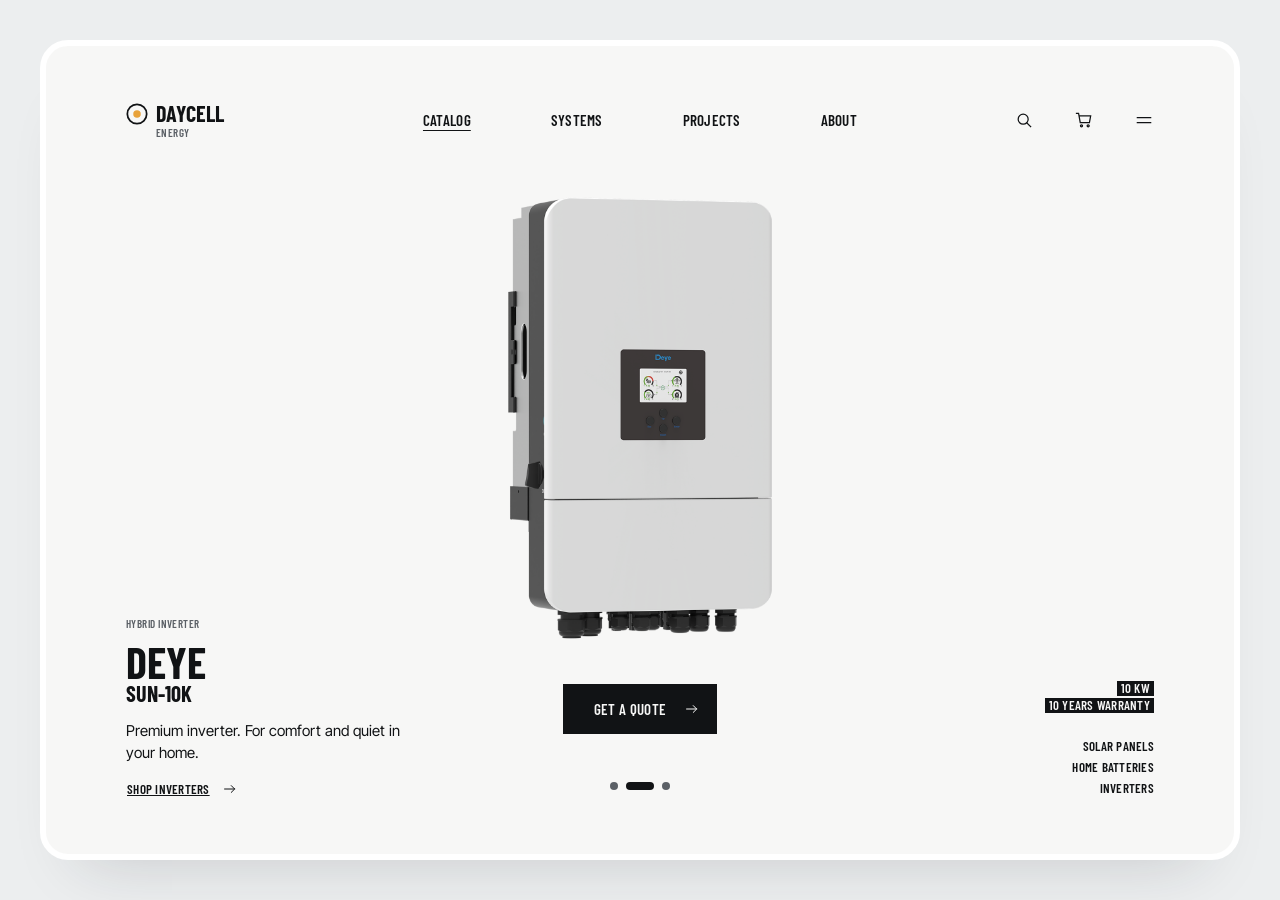
==== prototype/index.html @ f9620cd1 "DAYCELL home screen prototype Product carousel (LONGi / Deye / Felicity), flow CTA, pill pager, bran" ====
<!doctype html>
<html lang="en">
<head>
<meta charset="utf-8">
<meta name="viewport" content="width=device-width, initial-scale=1">
<title>DAYCELL — Deye SUN-10K</title>
<link rel="icon" href="../design-system/DAYCELL/assets/Logos/daycell-mark-small.svg" type="image/svg+xml">
<link rel="stylesheet" href="../design-system/DAYCELL/tokens.css">
<link rel="stylesheet" href="../design-system/DAYCELL/components/bundle.css">
<link rel="stylesheet" href="styles.css">
<link rel="prefetch" href="assets/deye/deye-sun10k-front.png">
<link rel="prefetch" href="assets/deye/deye-sun10k-side.png">
</head>
<body>
<main class="dm-stage stage">
  <div class="dm-frame home">

    <nav class="dm-nav home-nav" aria-label="Main">
      <div class="dm-nav-l">
        <a class="dm-logo home-logo" href="#" aria-label="DAYCELL Energy home">
          <svg viewBox="0 0 100 100" aria-hidden="true"><circle cx="50" cy="50" r="44" fill="none" stroke="currentColor" stroke-width="8"/><circle cx="50" cy="50" r="17" fill="var(--energy)"/></svg>
          <span class="home-logo-words">DAYCELL<span class="home-logo-sub">Energy</span></span>
        </a>
      </div>
      <div class="dm-nav-c home-links">
        <a href="#" aria-current="page">Catalog</a>
        <a href="#">Systems</a>
        <a href="#">Projects</a>
        <a href="#">About</a>
      </div>
      <div class="dm-nav-r">
        <button class="dm-icon" type="button" aria-label="Search">
          <svg viewBox="0 0 24 24" fill="none" stroke="currentColor" stroke-width="1.5" stroke-linecap="square" aria-hidden="true"><circle cx="11" cy="11" r="6"/><path d="M15.5 15.5 20 20"/></svg>
        </button>
        <button class="dm-icon" type="button" aria-label="Cart">
          <svg viewBox="0 0 24 24" fill="none" stroke="currentColor" stroke-width="1.5" stroke-linecap="square" aria-hidden="true"><path d="M3 4h2.5l2 11h11l1.5-8H7"/><circle cx="9" cy="19" r="1.25"/><circle cx="17" cy="19" r="1.25"/></svg>
        </button>
        <button class="dm-icon" type="button" aria-label="Menu">
          <svg viewBox="0 0 24 24" fill="none" stroke="currentColor" stroke-width="1.5" stroke-linecap="square" aria-hidden="true"><path d="M4 9h16M4 15h16"/></svg>
        </button>
      </div>
    </nav>

    <figure class="home-visual">
      <!-- Все товары на квадратном холсте 1600px, высота товара 1400 — одинаковый масштаб и ось для анимаций -->
      <img class="home-object" data-f="image" src="assets/deye/deye-sun10k-34.png" width="1600" height="1600"
           alt="Deye SUN-10K hybrid inverter">
    </figure>

    <div class="home-bottom">
      <!-- Слайд 2 (Deye) — в разметке, чтобы экран работал без JS; остальные слайды в app.js -->
      <div class="home-hero" aria-live="polite">
        <div class="dm-hero">
          <div class="dm-hero-i home-category" data-f="category">Hybrid inverter</div>
          <h1 class="dm-hero-t"><span data-f="brand">Deye</span><small data-f="model">SUN-10K</small></h1>
        </div>
        <p class="body home-lead" data-f="lead">Premium inverter. For comfort and quiet in your home.</p>
        <a class="dm-btn dm-btn-link" data-f="shop" href="#catalog?category=inverters">
          <span data-f="shopText">Shop inverters</span>
          <svg viewBox="0 0 24 24" fill="none" stroke="currentColor" stroke-width="1.5" stroke-linecap="square" aria-hidden="true"><path d="M4 12h15M14 7l5 5-5 5"/></svg>
        </a>
      </div>

      <div class="home-center">
        <!-- Flow-эффект (порт 21st.dev/flow-button на CSS): стрелки меняются, круг заливает кнопку из центра -->
        <a class="dm-btn dm-btn-primary home-cta flow" href="#quote">
          <svg class="flow-arr flow-arr-in" viewBox="0 0 24 24" fill="none" stroke="currentColor" stroke-width="1.5" stroke-linecap="square" aria-hidden="true"><path d="M4 12h15M14 7l5 5-5 5"/></svg>
          <span class="flow-text">Get a quote</span>
          <span class="flow-circle" aria-hidden="true"></span>
          <svg class="flow-arr flow-arr-out" viewBox="0 0 24 24" fill="none" stroke="currentColor" stroke-width="1.5" stroke-linecap="square" aria-hidden="true"><path d="M4 12h15M14 7l5 5-5 5"/></svg>
        </a>
        <div class="dm-pager home-pager" role="group" aria-label="Featured products">
          <button class="dm-dot" type="button" data-slide="0" aria-label="LONGi Hi-MO X10 Explorer"></button>
          <button class="dm-dot" type="button" data-slide="1" aria-label="Deye SUN-10K" aria-current="true"></button>
          <button class="dm-dot" type="button" data-slide="2" aria-label="Felicity FLB48230WG1-H"></button>
        </div>
      </div>

      <div class="home-tags">
        <div class="dm-stack" data-f="specs">
          <span class="dm-tag">10 kW</span>
          <span class="dm-tag">10 years warranty</span>
        </div>
        <!-- Категории ведут в общий каталог с фильтром; страницы каталога пока нет -->
        <nav class="dm-stack home-cats" aria-label="Catalog categories">
          <a class="dm-tag dm-tag-plain" href="#catalog?category=solar-panels">Solar panels</a>
          <a class="dm-tag dm-tag-plain" href="#catalog?category=home-batteries">Home batteries</a>
          <a class="dm-tag dm-tag-plain" href="#catalog?category=inverters">Inverters</a>
        </nav>
      </div>
    </div>

  </div>
</main>
<script src="app.js" defer></script>
</body>
</html>
---- design-system/DAYCELL/tokens.css ----
/* DAYCELL — generated from tokens.json */
:root {
  --canvas: #eceeef;
  --surface: #f7f7f6;
  --surface-raised: #ffffff;
  --frame: #ffffff;
  --ink: #111315;
  --ink-muted: #5b6066;
  --line: #dcdfe2;
  --mist: #c9d0d6;
  --energy: #e8a23a;
  --inverse: var(--ink);
  --on-inverse: var(--surface);
  --danger: #a3261b;
  --space-1: 4px;
  --space-2: 8px;
  --space-3: 12px;
  --space-4: 16px;
  --space-6: 24px;
  --space-10: 40px;
  --space-14: 56px;
  --space-20: 80px;
  --radius-0: 0;
  --radius-frame: 28px;
  --radius-pill: 999px;
  --shadow-frame: 0 40px 60px -40px rgba(30,36,42,0.18);
  --font-display: "Barlow Condensed", "Arial Narrow", sans-serif;
  --font-text: "Inter Tight", system-ui, sans-serif;
}
.display-xl { font-family: var(--font-display); font-size: 120px; line-height: 0.9; font-weight: 700; letter-spacing: -0.01em; text-transform: uppercase; }
.display { font-family: var(--font-display); font-size: 44px; line-height: 0.92; font-weight: 700; text-transform: uppercase; }
.title { font-family: var(--font-display); font-size: 24px; line-height: 1; font-weight: 700; text-transform: uppercase; }
.label { font-family: var(--font-display); font-size: 13px; line-height: 1; font-weight: 600; letter-spacing: 0.02em; text-transform: uppercase; }
.micro { font-family: var(--font-display); font-size: 11px; line-height: 1; font-weight: 600; letter-spacing: 0.04em; text-transform: uppercase; }
.body { font-family: var(--font-text); font-size: 15px; line-height: 22px; font-weight: 400; }
.caption { font-family: var(--font-text); font-size: 12px; line-height: 16px; font-weight: 400; }
---- design-system/DAYCELL/components/bundle.css ----
@import url('https://fonts.googleapis.com/css2?family=Barlow+Condensed:wght@500;600;700&family=Inter+Tight:wght@400;500&display=swap');
body { margin:0; font-family:var(--font-text); background:var(--surface); color:var(--ink); }
.dm-row { display:flex; gap:var(--space-6); align-items:center; padding:var(--space-6); flex-wrap:wrap; }
.dm-caps { font-family:var(--font-display); text-transform:uppercase; }
/* Frame */
.dm-frame { position:relative; background:var(--surface); border:6px solid var(--frame); border-radius:var(--radius-frame); box-shadow:var(--shadow-frame); padding:var(--space-14) var(--space-20); min-height:200px; overflow:hidden; }
.dm-stage { background:var(--canvas); padding:var(--space-10); }
/* Nav */
.dm-nav { display:grid; grid-template-columns:1fr auto 1fr; align-items:center; font-family:var(--font-display); text-transform:uppercase; font-size:13px; font-weight:600; letter-spacing:.02em; color:var(--ink); }
.dm-nav-l, .dm-nav-r { display:flex; align-items:center; gap:var(--space-10); }
.dm-nav-r { justify-content:flex-end; }
.dm-nav-c { display:flex; gap:var(--space-20); }
.dm-logo { display:inline-flex; align-items:center; gap:8px; font-size:22px; font-weight:700; letter-spacing:.01em; }
.dm-logo svg { width:22px; height:22px; }
.dm-nav a { color:inherit; text-decoration:none; }
.dm-nav a:hover, .dm-nav a[aria-current] { text-decoration:underline; text-underline-offset:4px; text-decoration-thickness:1px; }
.dm-icon { width:20px; height:20px; display:inline-grid; place-items:center; background:none; border:0; padding:0; color:var(--ink); cursor:pointer; }
.dm-icon svg { width:20px; height:20px; }
/* HeroTitle */
.dm-hero { font-family:var(--font-display); text-transform:uppercase; color:var(--ink); }
.dm-hero-i { font-size:11px; font-weight:600; letter-spacing:.04em; margin-bottom:var(--space-14); }
.dm-hero-t { font-size:44px; line-height:.92; font-weight:700; margin:0; }
.dm-hero-t small { display:block; font-size:.5em; line-height:1; }
/* Tag */
.dm-tag { display:inline-block; font-family:var(--font-display); text-transform:uppercase; font-size:13px; line-height:15px; font-weight:600; letter-spacing:.02em; background:var(--inverse); color:var(--on-inverse); padding:0 var(--space-1); border-radius:var(--radius-0); }
.dm-tag-plain { background:none; color:var(--ink); padding:0; }
.dm-stack { display:flex; flex-direction:column; align-items:flex-end; gap:2px; }
/* Pager */
.dm-pager { display:flex; gap:var(--space-2); }
.dm-dot { width:10px; height:10px; border-radius:var(--radius-pill); border:1px solid var(--ink); background:none; padding:0; cursor:pointer; }
.dm-dot[aria-current] { background:var(--ink); }
.dm-dot:focus-visible, .dm-btn:focus-visible, .dm-icon:focus-visible { outline:1px solid var(--ink); outline-offset:3px; }
/* Button */
.dm-btn { font-family:var(--font-display); text-transform:uppercase; font-size:13px; font-weight:600; letter-spacing:.02em; height:40px; padding:0 var(--space-4); border-radius:var(--radius-0); border:1px solid var(--ink); background:none; color:var(--ink); cursor:pointer; display:inline-flex; align-items:center; gap:var(--space-3); }
.dm-btn:hover { background:var(--surface-raised); }
.dm-btn-primary { background:var(--inverse); color:var(--on-inverse); }
.dm-btn-primary:hover { background:var(--inverse); opacity:.86; }
.dm-btn-link { border-color:transparent; padding:0; height:auto; }
.dm-btn-link:hover { background:none; text-decoration:underline; text-underline-offset:4px; }
.dm-btn svg { width:16px; height:16px; }
.dm-energy { width:10px; height:10px; border-radius:var(--radius-pill); background:var(--energy); display:inline-block; }
---- prototype/styles.css ----
/* DAYCELL — home screen. Только компоновка поверх design-system (tokens.css + bundle.css). */

html, body { background: var(--canvas); }
body { min-height: 100svh; }

/* Stage: внешнее поле вокруг Frame */
.stage { min-height: 100svh; box-sizing: border-box; display: flex; }

/* Frame: экран как объект; якоря в четырёх углах, центр — визуал */
.home {
  flex: 1;
  box-sizing: border-box;
  display: grid;
  grid-template-rows: auto 1fr auto;
  min-height: calc(100svh - 2 * var(--space-10));
  min-height: max(600px, calc(100svh - 2 * var(--space-10)));
}

.home-nav { position: relative; z-index: 2; }
.home-links { font-size: 15px; }
.home-nav .dm-logo { color: var(--ink); text-decoration: none; }
.home-nav .dm-logo:hover { text-decoration: none; }
/* Лого: знак + слово, под словом мелкая подпись раздела (micro) */
.home-logo { align-items: flex-start; }
.home-logo svg { margin-top: 1px; }
.home-logo-words { display: flex; flex-direction: column; line-height: 1; }
.home-logo-sub { margin-top: 3px; font-size: 11px; font-weight: 600; letter-spacing: .04em; color: var(--ink-muted); }

/* Центр: один объект. multiply убирает белый фон фото в тон surface */
.home-visual {
  position: absolute;
  inset: 0;
  margin: 0;
  display: flex;
  flex-direction: column;
  align-items: center;
  justify-content: center;
  /* объект живёт в полосе между Nav и CTA: на низких экранах уменьшается, а не наезжает */
  padding: 120px 0 184px;
  pointer-events: none;
}
/* Объект: прозрачный PNG на квадратном холсте, центр холста = ось будущего поворота */
.home-visual img {
  display: block;
  height: min(62vh, 560px);
  max-height: 100%;
  min-height: 0;
  width: auto;
  max-width: 44%;
  object-fit: contain;
  transform-origin: 50% 50%;
}

/* Нижняя кромка: HeroTitle слева, Pager по центру, Tag справа */
.home-bottom {
  position: relative;
  z-index: 2;
  display: grid;
  grid-template-columns: 1fr auto 1fr;
  align-items: end;
  gap: var(--space-6);
}
.home-hero { display: flex; flex-direction: column; align-items: flex-start; gap: var(--space-4); }
.home-hero .dm-hero-i { margin-bottom: var(--space-3); } /* категория прижата к названию товара */
.home-category { color: var(--ink-muted); }
.home-lead { margin: 0; max-width: 300px; color: var(--ink); }
/* Центр низа: главная CTA (primary, одна на экран) над пейджером */
.home-center { justify-self: center; display: flex; flex-direction: column; align-items: center; gap: var(--space-10); }
.home-cta { height: 48px; padding: 0 var(--space-10); font-size: 15px; text-decoration: none; justify-content: center; }
.home-cta:focus-visible { outline: 1px solid var(--ink); outline-offset: 3px; }

/* Flow button: покой — primary (ink), hover/focus — белый круг заливает из центра, текст ink,
   правая стрелка улетает, левая влетает с пружиной. Углы острые по DS (radius-0). */
.flow { position: relative; overflow: hidden; isolation: isolate; gap: 0;
  transition: color 600ms cubic-bezier(.23,1,.32,1), transform 200ms ease; }
.flow.dm-btn-primary:hover { background: var(--inverse); opacity: 1; }
.flow-text { position: relative; z-index: 1; transform: translateX(-10px);
  transition: transform 800ms ease-out; }
.flow-circle { position: absolute; z-index: 0; top: 50%; left: 50%; width: 16px; aspect-ratio: 1;
  border-radius: var(--radius-pill); background: var(--surface-raised); opacity: 0;
  transform: translate(-50%, -50%);
  transition: width 800ms cubic-bezier(.19,1,.22,1), opacity 800ms cubic-bezier(.19,1,.22,1); }
.flow-arr { position: absolute; z-index: 2; top: 50%; width: 16px; height: 16px; margin-top: -8px;
  transition: left 800ms cubic-bezier(.34,1.56,.64,1), right 800ms cubic-bezier(.34,1.56,.64,1); }
.flow-arr-in  { left: -25%; }
.flow-arr-out { right: var(--space-4); }

.flow:hover, .flow:focus-visible { color: var(--ink); }
.flow:hover .flow-text, .flow:focus-visible .flow-text { transform: translateX(10px); }
.flow:hover .flow-circle, .flow:focus-visible .flow-circle { width: 160%; opacity: 1; }
.flow:hover .flow-arr-in, .flow:focus-visible .flow-arr-in { left: var(--space-4); }
.flow:hover .flow-arr-out, .flow:focus-visible .flow-arr-out { right: -25%; }
.flow:active { transform: scale(.95); }
/* Пагинация: точки 8px (ink-muted), активная — пилюля 28px (ink), ширина растёт плавно.
   Кнопка 24px по высоте — зона нажатия больше видимой точки. */
.home-pager { gap: 0; align-items: center; }
.home-pager .dm-dot {
  width: auto; height: 24px; padding: 0 4px;
  border: 0; border-radius: 0; background: none;
  display: inline-flex; align-items: center;
}
.home-pager .dm-dot::before {
  content: ""; display: block; width: 8px; height: 8px;
  border-radius: var(--radius-pill); background: var(--ink-muted);
  transition: width 420ms cubic-bezier(.2,.7,.2,1), background-color 240ms ease;
}
.home-pager .dm-dot:hover::before { background: var(--ink); }
.home-pager .dm-dot[aria-current] { background: none; }
.home-pager .dm-dot[aria-current]::before { width: 28px; background: var(--ink); }
/* Категории-ссылки: как Nav — без цвета, ховер = подчёркивание 1px */
.home-cats a { color: var(--ink); text-decoration: none; padding: 2px 0; }
.home-cats a:hover { text-decoration: underline; text-underline-offset: 4px; text-decoration-thickness: 1px; }
.home-tags { justify-self: end; display: flex; flex-direction: column; align-items: flex-end; gap: var(--space-6); }

/* Ссылки и кнопки: фокус как в DS */
.home a:focus-visible { outline: 1px solid var(--ink); outline-offset: 3px; }

/* Tablet: поля space-10, центральное меню уходит в кнопку «меню» */
@media (max-width: 1100px) {
  .dm-frame.home { padding: var(--space-10); }
  .home-links { gap: var(--space-10); }
  .home-visual img { max-width: 56%; }
}
@media (max-width: 900px) {
  .home-nav { grid-template-columns: 1fr auto; }
  .home-links { display: none; }
}

/* Mobile: поля space-6, заголовок над пейджером, визуал в потоке */
@media (max-width: 720px) {
  .dm-stage.stage { padding: var(--space-3); }
  .dm-frame.home {
    padding: var(--space-6);
    grid-template-rows: auto auto auto;
    gap: var(--space-6);
    min-height: calc(100svh - 2 * var(--space-3));
    border-radius: 22px;
  }
  .home-nav { grid-template-columns: 1fr auto; }
  .home-links { display: none; }
  .dm-nav-r { gap: var(--space-6); }

  .home-visual { position: static; pointer-events: auto; padding: var(--space-6) 0 0; }
  .home-visual img { height: auto; width: 82%; max-width: 360px; }

  .home-bottom {
    grid-template-columns: 1fr auto;
    grid-template-areas: "hero hero" "cta cta" "pager tags";
    align-items: end;
    row-gap: var(--space-10);
  }
  .home-hero { grid-area: hero; }
  .home-center { display: contents; }
  .home-cta { grid-area: cta; margin-top: calc(-1 * var(--space-4)); }
  .home-pager { grid-area: pager; justify-self: start; }
  .home-tags { grid-area: tags; flex-direction: row; flex-wrap: wrap; justify-content: flex-end; align-items: flex-end; gap: var(--space-6); }}

/* Движение: медленно и плавно (DS) — объект 0.98→1, углы проявляются по очереди */
@media (prefers-reduced-motion: no-preference) {
  /* fill-mode backwards: после входа transform свободен (нужен для :active и будущего вращения) */
  .home-visual img { animation: dm-object 900ms cubic-bezier(.2,.7,.2,1) backwards; }
  .home-nav, .home-hero, .home-cta, .home-pager, .home-tags { animation: dm-rise 600ms cubic-bezier(.2,.7,.2,1) backwards; }
  .home-hero  { animation-delay: 120ms; }
  .home-cta   { animation-delay: 180ms; }
  .home-pager { animation-delay: 220ms; }
  .home-tags  { animation-delay: 280ms; }
  .home-nav .dm-logo circle:last-child { animation: dm-breathe 2.4s ease-in-out infinite; }

  .dm-btn-link svg { transition: transform 240ms cubic-bezier(.2,.7,.2,1); }
  .dm-btn-link:hover svg { transform: translateX(4px); }
}
/* Без движения: заливка и цвет меняются мгновенно, стрелки и текст не ездят */
@media (prefers-reduced-motion: reduce) {
  .flow, .flow * { transition: none !important; }
  .home-pager .dm-dot::before { transition: none; }
  .flow:hover .flow-text, .flow:focus-visible .flow-text { transform: translateX(-10px); }
  .flow:hover .flow-arr-in, .flow:focus-visible .flow-arr-in { left: -25%; }
  .flow:hover .flow-arr-out, .flow:focus-visible .flow-arr-out { right: var(--space-4); }
}
@keyframes dm-object { from { opacity: 0; transform: scale(.98); } to { opacity: 1; transform: none; } }
@keyframes dm-rise   { from { opacity: 0; transform: translateY(16px); } to { opacity: 1; transform: none; } }
@keyframes dm-breathe { 0%, 100% { opacity: 1; } 50% { opacity: .6; } }
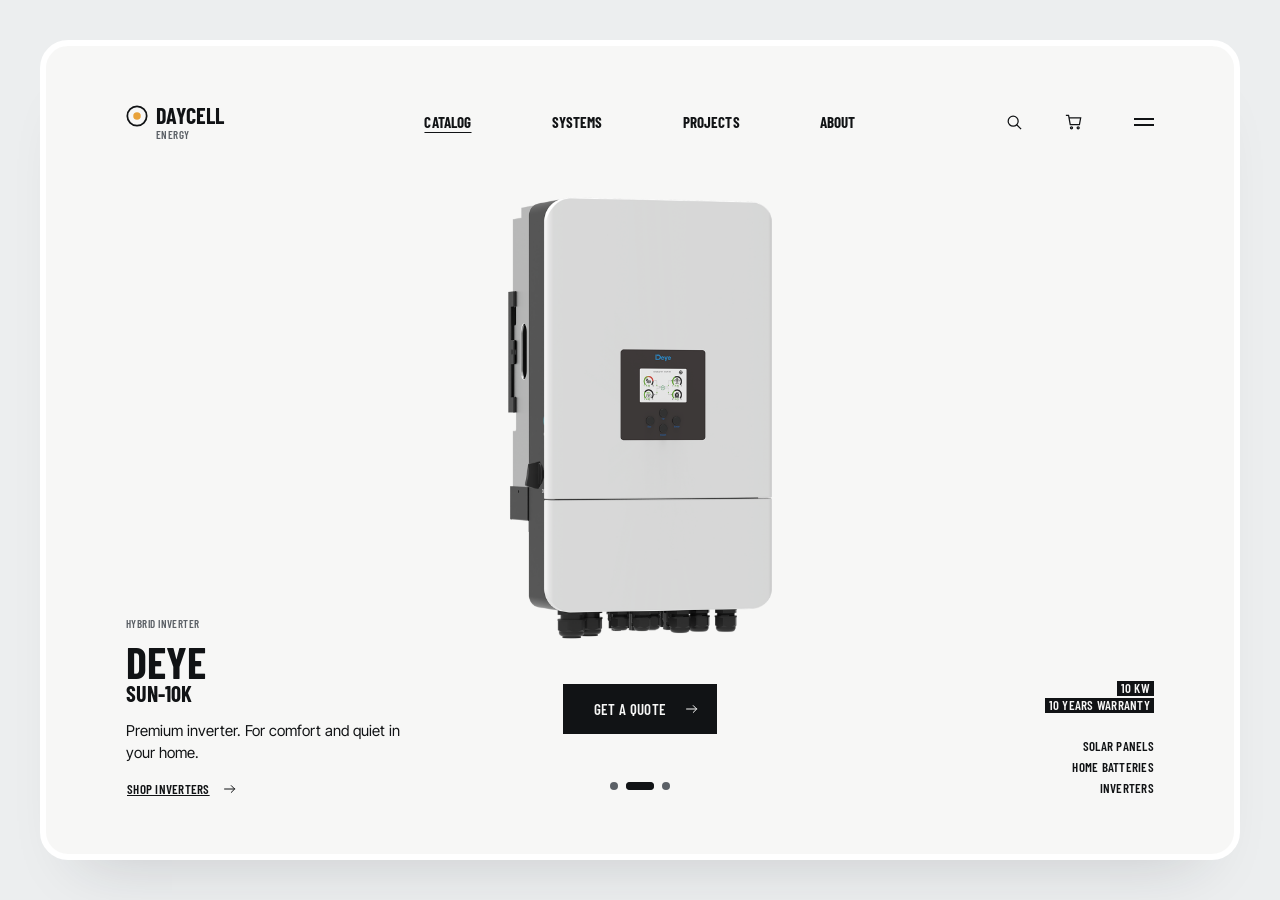
==== commit 57f7ac9a: "Autoplay carousel, smoother transitions, hover burger menu - Carousel advances every 7s with a progr" ====
--- a/prototype/index.html
+++ b/prototype/index.html
@@ -35,9 +35,23 @@
         <button class="dm-icon" type="button" aria-label="Cart">
           <svg viewBox="0 0 24 24" fill="none" stroke="currentColor" stroke-width="1.5" stroke-linecap="square" aria-hidden="true"><path d="M3 4h2.5l2 11h11l1.5-8H7"/><circle cx="9" cy="19" r="1.25"/><circle cx="17" cy="19" r="1.25"/></svg>
         </button>
-        <button class="dm-icon" type="button" aria-label="Menu">
-          <svg viewBox="0 0 24 24" fill="none" stroke="currentColor" stroke-width="1.5" stroke-linecap="square" aria-hidden="true"><path d="M4 9h16M4 15h16"/></svg>
-        </button>
+        <!-- Liquid-morph меню (порт 21st.dev/liquid-morph-floating-menu на CSS/JS):
+             открывается по наведению; на тач-экранах и с клавиатуры — по нажатию. Логика в menu.js -->
+        <div class="burger" data-open="false">
+          <div class="burger-shape">
+            <span class="burger-fill" aria-hidden="true"></span>
+            <button class="burger-toggle" type="button" aria-label="Menu" aria-expanded="false" aria-controls="site-menu">
+              <span class="burger-line"></span>
+              <span class="burger-line"></span>
+            </button>
+            <ul class="burger-list" id="site-menu">
+              <li><a class="burger-link" href="#catalog">Catalog</a></li>
+              <li><a class="burger-link" href="#">Systems</a></li>
+              <li><a class="burger-link" href="#">Projects</a></li>
+              <li><a class="burger-link" href="#">About</a></li>
+            </ul>
+          </div>
+        </div>
       </div>
     </nav>
 
@@ -93,5 +107,6 @@
   </div>
 </main>
 <script src="app.js" defer></script>
+<script src="menu.js" defer></script>
 </body>
 </html>
--- a/prototype/styles.css
+++ b/prototype/styles.css
@@ -16,8 +16,9 @@
   min-height: max(600px, calc(100svh - 2 * var(--space-10)));
 }
 
-.home-nav { position: relative; z-index: 2; }
-.home-links { font-size: 15px; }
+.home-nav { position: relative; z-index: 10; } /* выше нижней кромки — раскрытое меню ложится поверх */
+/* Меню как в референсе Home_ux: плотный жирный сжатый капс (DS label = 600, здесь 700 и трекинг плотнее) */
+.home-links { font-size: 15px; font-weight: 700; letter-spacing: .01em; }
 .home-nav .dm-logo { color: var(--ink); text-decoration: none; }
 .home-nav .dm-logo:hover { text-decoration: none; }
 /* Лого: знак + слово, под словом мелкая подпись раздела (micro) */
@@ -25,6 +26,69 @@
 .home-logo svg { margin-top: 1px; }
 .home-logo-words { display: flex; flex-direction: column; line-height: 1; }
 .home-logo-sub { margin-top: 3px; font-size: 11px; font-weight: 600; letter-spacing: .04em; color: var(--ink-muted); }
+
+/* ===== Liquid-morph меню (порт 21st.dev/liquid-morph-floating-menu) =====
+   Закрыто: кружок 40px с бургером на месте иконки меню. Открыто (data-open): форма растёт вниз-влево
+   в панель 280×300 с радиусом рамки, из точки бургера разливается тёмный круг (ink), линии → крестик,
+   пункты проявляются лесенкой, буквы прокручиваются при наведении. Кривая как в оригинале: (.22,1,.36,1). */
+.burger { --e: cubic-bezier(.22,1,.36,1); position: relative; width: 40px; height: 40px; flex: none; margin-right: -10px; }
+.burger-shape {
+  position: absolute; top: 0; right: 0; width: 40px; height: 40px;
+  border-radius: 20px; overflow: hidden; isolation: isolate;
+  transition: width 700ms var(--e), height 450ms var(--e), border-radius 700ms var(--e);
+}
+.burger[data-open="true"] .burger-shape {
+  width: 280px; height: 300px; border-radius: var(--radius-frame);
+  transition: width 800ms var(--e), height 800ms var(--e), border-radius 800ms var(--e);
+}
+.burger-fill {
+  position: absolute; top: 20px; right: 20px; width: 820px; height: 820px;
+  border-radius: 50%; background: var(--ink);
+  transform: translate(50%, -50%) scale(0);
+  transition: transform 550ms var(--e);
+}
+.burger[data-open="true"] .burger-fill { transform: translate(50%, -50%) scale(1); transition: transform 900ms var(--e) 100ms; }
+
+.burger-toggle {
+  position: absolute; top: 0; right: 0; z-index: 2; width: 40px; height: 40px;
+  padding: 0; border: 0; background: none; cursor: pointer; color: var(--ink);
+  transition: color 300ms var(--e);
+}
+.burger[data-open="true"] .burger-toggle { color: var(--surface); }
+.burger-line {
+  position: absolute; left: 10px; top: 19px; width: 20px; height: 1.5px; background: currentColor;
+  transition: transform 400ms var(--e);
+}
+.burger-line:first-child { transform: translateY(-3px); }
+.burger-line:last-child { transform: translateY(3px); }
+.burger[data-open="true"] .burger-line:first-child { transform: rotate(45deg); }
+.burger[data-open="true"] .burger-line:last-child { transform: rotate(-45deg); }
+.burger-toggle:focus-visible { outline: 1px solid currentColor; outline-offset: -4px; border-radius: 20px; }
+
+.burger-list {
+  position: absolute; z-index: 1; top: 64px; left: 0; right: 0; bottom: 28px;
+  margin: 0; padding: 0 28px; list-style: none;
+  display: flex; flex-direction: column; justify-content: center; gap: 14px;
+  visibility: hidden; transition: visibility 0s linear 450ms;
+}
+.burger[data-open="true"] .burger-list { visibility: visible; transition: none; }
+.burger-link {
+  display: inline-flex; font-family: var(--font-display); font-size: 32px; font-weight: 700;
+  line-height: 1; letter-spacing: -.01em; text-transform: uppercase; color: var(--surface); text-decoration: none;
+  opacity: 0; transition: opacity 250ms var(--e);
+}
+.burger[data-open="true"] .burger-link { opacity: 1; transition: opacity 400ms var(--e) calc(380ms + var(--i, 0) * 80ms); }
+.burger-link:focus-visible { outline: 1px solid var(--surface); outline-offset: 4px; }
+/* Перебиваем .dm-nav a { color: inherit } и подчёркивание при hover из bundle.css — у пунктов меню свой цвет и прокрутка букв */
+.dm-nav .burger a.burger-link, .dm-nav .burger a.burger-link:hover { color: var(--surface); text-decoration: none; }
+/* Прокрутка букв: каждая буква — окно в 1em с двумя копиями, при наведении едет вверх с задержкой 30ms * n */
+.roll-c { display: inline-block; height: 1em; overflow: hidden; }
+.roll-in { display: flex; flex-direction: column; transition: transform 0ms; }
+.roll-in > span { display: block; height: 1em; line-height: 1em; }
+.burger-link:hover .roll-in, .burger-link:focus-visible .roll-in {
+  transform: translateY(-50%);
+  transition: transform 800ms var(--e) var(--d, 0ms);
+}
 
 /* Центр: один объект. multiply убирает белый фон фото в тон surface */
 .home-visual {
@@ -102,11 +166,23 @@
 .home-pager .dm-dot::before {
   content: ""; display: block; width: 8px; height: 8px;
   border-radius: var(--radius-pill); background: var(--ink-muted);
-  transition: width 420ms cubic-bezier(.2,.7,.2,1), background-color 240ms ease;
+  transition: width 700ms cubic-bezier(.16,1,.3,1), background-color 400ms ease;
 }
 .home-pager .dm-dot:hover::before { background: var(--ink); }
 .home-pager .dm-dot[aria-current] { background: none; }
 .home-pager .dm-dot[aria-current]::before { width: 28px; background: var(--ink); }
+
+/* Автосмена: активная пилюля — серая дорожка, тёмная заливка растёт за 7s.
+   Время считает таймер в app.js (DURATION = 7000) — длительность здесь держать такой же. */
+.home-pager .dm-dot { position: relative; }
+.home-pager.is-playing .dm-dot[aria-current]::before { background: var(--ink-muted); }
+.home-pager.is-playing .dm-dot[aria-current]::after {
+  content: ""; position: absolute; left: 4px; top: 50%; height: 8px; margin-top: -4px; width: 0;
+  border-radius: var(--radius-pill); background: var(--ink);
+  animation: pager-fill 7000ms linear forwards;
+}
+.home-pager.is-paused .dm-dot[aria-current]::after { animation-play-state: paused; }
+@keyframes pager-fill { to { width: 28px; } }
 /* Категории-ссылки: как Nav — без цвета, ховер = подчёркивание 1px */
 .home-cats a { color: var(--ink); text-decoration: none; padding: 2px 0; }
 .home-cats a:hover { text-decoration: underline; text-underline-offset: 4px; text-decoration-thickness: 1px; }
@@ -173,6 +249,7 @@
 @media (prefers-reduced-motion: reduce) {
   .flow, .flow * { transition: none !important; }
   .home-pager .dm-dot::before { transition: none; }
+  .burger *, .burger-shape { transition-duration: 1ms !important; transition-delay: 0ms !important; }
   .flow:hover .flow-text, .flow:focus-visible .flow-text { transform: translateX(-10px); }
   .flow:hover .flow-arr-in, .flow:focus-visible .flow-arr-in { left: -25%; }
   .flow:hover .flow-arr-out, .flow:focus-visible .flow-arr-out { right: var(--space-4); }
